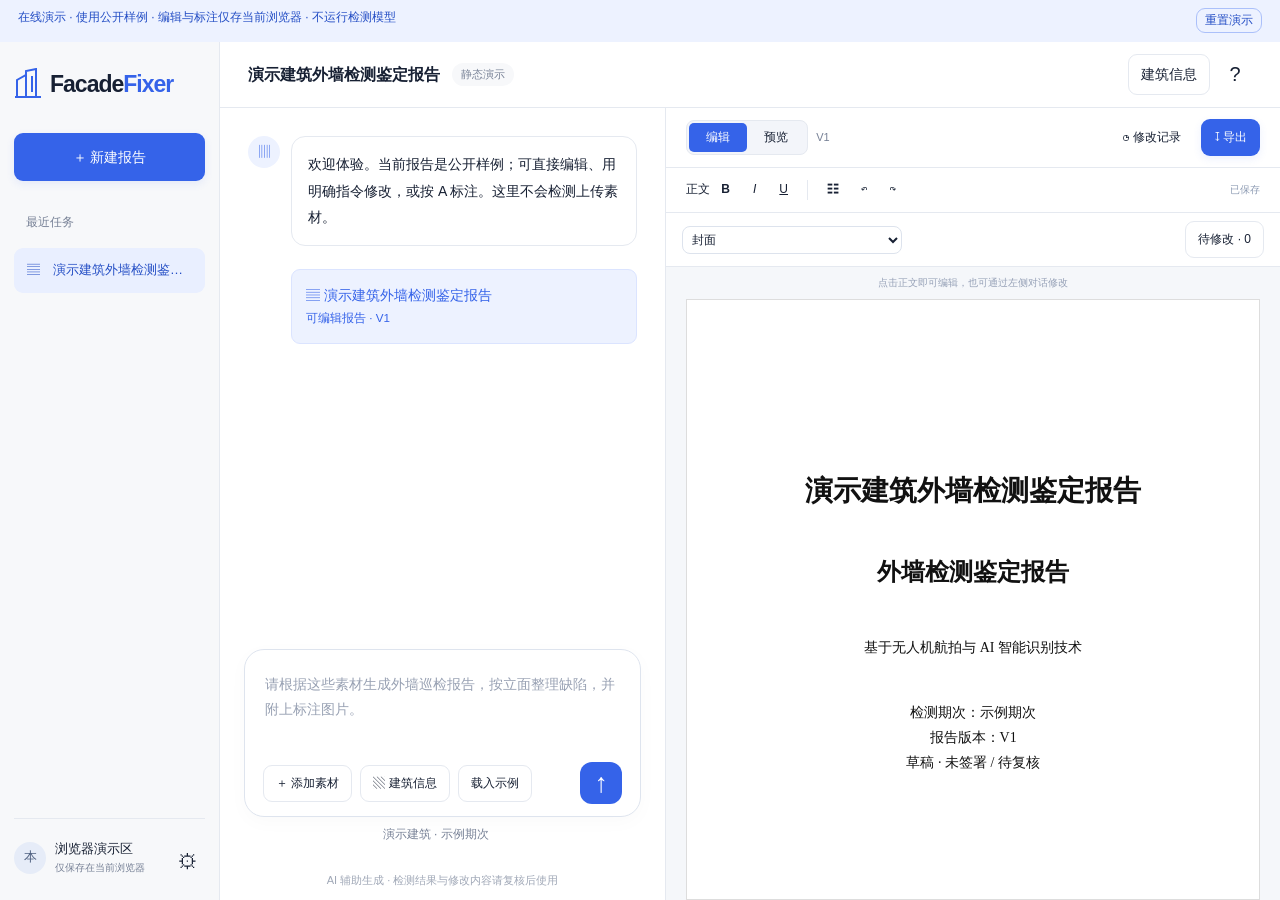
==== index.html @ 26dad075 "Deploy public FacadeFixer interactive UI demo to GitHub Pages" ====
<!doctype html>
<html lang="zh-CN"><head><meta charset="utf-8"><meta name="viewport" content="width=device-width,initial-scale=1"><title>FacadeFixer · 巡检报告助手</title><link rel="stylesheet" href="static/app.css"><link rel="stylesheet" href="static/report.css"><link rel="stylesheet" href="static/annotations.css"></head>
<body><div id="demo-banner">在线演示 · 使用公开样例 · 编辑与标注仅存当前浏览器 · 不运行检测模型 <button id="demo-reset">重置演示</button></div>
<aside class="sidebar"><a href="./" class="brand"><svg viewBox="0 0 28 32" aria-hidden="true"><path d="M3 29V12l9-5v22M12 7V3l10-2v28M1 29h26M18 8v16"/></svg><span>Facade<span>Fixer</span></span></a><button id="new-task" class="primary new-task">＋ 新建报告</button><div class="section-label">最近任务</div><nav id="history" aria-label="历史任务"></nav><div class="sidebar-footer"><span class="avatar">本</span><div>浏览器演示区<small>仅保存在当前浏览器</small></div><button id="settings-button" class="icon" aria-label="建筑信息与模型配置">⚙</button></div></aside>
<main id="workspace"><header class="topbar"><button id="menu" class="icon mobile-menu" aria-label="切换侧栏">☰</button><span id="task-title">新建报告</span><span id="run-badge" class="badge">本地模式</span><div class="top-actions"><button id="info-button" class="quiet">建筑信息</button><button id="help-button" class="icon" aria-label="使用帮助">?</button></div></header>
<div class="workspace-body"><section class="chat-pane"><div id="welcome"><span class="eyebrow">FACADE INSPECTION ASSISTANT</span><h1>上传素材，开始巡检报告</h1><p>添加视频、图片和建筑资料，用一句话描述你的需求。</p></div><div id="messages" aria-live="polite"></div><div class="composer-wrap"><div id="target-banner" hidden></div><div class="composer"><div id="attachments"></div><label for="prompt" class="sr-only">报告生成或修改要求</label><textarea id="prompt" placeholder="请根据这些素材生成外墙巡检报告，按立面整理缺陷，并附上标注图片。" rows="3"></textarea><div class="composer-actions"><button id="upload-button" class="quiet">＋ 添加素材</button><button id="composer-info" class="quiet">▧ 建筑信息</button><button id="regenerate" class="quiet" hidden>载入示例</button><button id="send" class="send" aria-label="发送要求">↑</button></div></div><input id="files" type="file" multiple accept=".jpg,.jpeg,.png,.webp,.mp4,.mov,.avi,.mkv,.txt,.md,.pdf" hidden><div class="composer-meta"><span id="building-chip">填写建筑信息，让报告更完整</span><span id="upload-status" role="status"></span></div><div id="suggestions"><button data-suggest="请生成外墙巡检报告，并附上缺陷标注图片。">▤ 生成巡检报告</button><button id="sample-button">查看使用方法 ↗</button></div><p class="disclaimer">AI 辅助生成 · 检测结果与修改内容请复核后使用</p></div></section>
<section class="editor-pane" id="editor-pane" hidden><div class="editor-top"><div class="segmented"><button id="edit-mode" class="active">编辑</button><button id="preview-mode">预览</button></div><span id="version-label">V1</span><button id="versions-button" class="quiet">◷ 修改记录</button><div class="export-wrap"><button id="export-button" class="primary">↧ 导出</button><div id="export-menu" hidden><a id="export-html">HTML 报告</a><a id="export-json">JSON 数据</a></div></div></div><div class="formatbar"><span>正文</span><button data-format="bold" aria-label="加粗"><b>B</b></button><button data-format="italic" aria-label="斜体"><i>I</i></button><button data-format="underline" aria-label="下划线"><u>U</u></button><i class="divider"></i><button data-format="insertUnorderedList" aria-label="无序列表">☷</button><button data-format="undo" aria-label="撤销">↶</button><button data-format="redo" aria-label="重做">↷</button><span id="save-state" role="status">已保存</span></div><div class="report-jumpbar"><select id="report-jump-select" aria-label="报告章节"></select><button id="corrections-button" class="quiet">待修改 · 0</button></div><div class="edit-hint">点击正文即可编辑，也可通过左侧对话修改</div><div class="paper-scroll"><article id="report-paper"></article></div><button id="selection-action" hidden>✧ 让 AI 修改选中内容</button></section></div><button id="mobile-view" hidden>查看报告</button></main>
<dialog id="settings-dialog"><form id="settings-form"><div class="dialog-heading"><div><span class="eyebrow">TASK SETTINGS</span><h2>建筑信息与模型配置</h2></div><button type="button" data-close="settings-dialog" class="icon" aria-label="关闭">×</button></div><div class="form-grid"><label class="full">建筑名称 <em>*</em><input name="building_name" placeholder="例如：A栋办公楼" maxlength="150"></label><label>巡检期次<input name="period" placeholder="例如：2026年10月"></label><label>建筑位置<input name="location" placeholder="地址或经纬度"></label></div><hr><h3>检测与分割</h3><div class="form-grid"><label>检测模型<select name="detector"><option value="yolo12m">YOLO12m</option><option value="yolo11m">YOLO11m</option><option value="rtdetr">RT-DETR</option><option value="faster_rcnn">Faster R-CNN</option><option value="ensemble">多模型融合</option><option value="intersection">多模型一致性</option></select></label><label>Mask 模型<select name="segmenter"><option value="mobile_sam">MobileSAM</option><option value="sam3">SAM3</option><option value="unet_crack">U-Net · 仅裂缝</option></select></label><label>提示方式<select name="prompt_mode"><option value="bbox">框提示</option><option value="point">中心点提示</option><option value="text">文本提示 · 仅 SAM3</option></select></label></div><p class="muted">需要本机已配置对应权重。选项存在不代表模型已成功加载。</p><hr><h3>视频素材</h3><div class="form-grid"><label>最小抽帧间隔（秒）<input name="frame_interval" type="number" min="1" max="300"></label><label>每段视频最多抽帧<input name="max_frames" type="number" min="1" max="30"></label></div><p class="muted">长视频会增大间隔以覆盖全片；保留来源时间，不自动推断立面。</p><hr><label class="check"><input name="online_assistant" type="checkbox" disabled>使用在线助手理解自由修改要求</label><p class="muted" id="online-note">启用后，指令与报告文字会发送到配置的语言模型。关闭时使用明确的本地修改指令。</p><footer><button type="button" class="quiet" data-close="settings-dialog">取消</button><button type="submit" class="primary">保存设置</button></footer></form></dialog>
<dialog id="versions-dialog"><div class="dialog-heading"><h2>修改记录</h2><button class="icon" data-close="versions-dialog" aria-label="关闭">×</button></div><p class="muted">查看原文与修改后内容，恢复会生成新版本，原有记录仍保留。</p><div id="version-list"></div><div id="version-detail" hidden></div></dialog>
<dialog id="help-dialog"><div class="dialog-heading"><h2>从素材到报告</h2><button class="icon" data-close="help-dialog" aria-label="关闭">×</button></div><ol class="help-list"><li><b>填写建筑信息</b><p>提供建筑名称、位置和巡检期次。</p></li><li><b>上传真实素材</b><p>支持图片、视频、TXT / Markdown / PDF。视频抽帧后参与检测；PDF 提取文字，不执行 OCR。</p></li><li><b>发送报告要求</b><p>系统调用本地检测、分割和报告 MCP。缺少模型或依赖时会说明原因。</p></li><li><b>快捷标注 bbox / Mask</b><p>将鼠标移到缺陷页按 A，B 重画框，P/N 标记应包含或排除的位置，Ctrl+Enter 加入待修改列表。完成多项后，点击“待修改”中的“下一轮统一修改”。</p></li><li><b>直接编辑或对话修改</b><p>例如：“标题改为A栋复查报告”“第1条改为白华”“第1条处理建议改为现场复核”。更自由的文字改写需要启用已配置的在线助手。</p></li></ol><p class="notice">这是 GitHub Pages 静态演示。可编辑报告、保存版本、标注并导出修改清单；不会处理您选择的文件或调用模型。真实检测、抽帧、Mask重算和自由语言改写需运行仓库的Python后端。</p><a href="https://www.canva.com/d/77HCuKEPZLwi7kd" target="_blank" rel="noopener">查看 Canva 开发设计稿 ↗</a></dialog>
<div id="toast" role="alert" hidden></div><dialog id="annotation-dialog"><div class="dialog-heading"><div><h2 id="annotation-title">快捷标注</h2><small>在公开样例上标记修改位置；本演示仅导出标注清单，不重新生成Mask。</small></div><button class="icon" data-close="annotation-dialog" aria-label="关闭标注">×</button></div><div class="annotation-tools"><button data-mark-mode="bbox">B · 重画框</button><button data-mark-mode="positive">P · 应包含</button><button data-mark-mode="negative">N · 应排除</button><button id="mark-undo">撤销</button><button id="mark-reset">重置</button><label><input type="checkbox" id="show-mask" checked>Mask 叠加</label><label>缩放 <input type="range" id="mark-zoom" min="100" max="400" value="100"></label></div><div id="canvas-stage"><canvas id="annotation-canvas" tabindex="0" aria-label="原图标注画布"></canvas></div><div id="mark-coordinates" class="muted"></div><label class="mark-note">备注（附在修改记录中）<input id="mark-note" maxlength="2000" placeholder="例如：框偏右；蓝点处漏分割，橙点处应排除"></label><footer><span class="muted">Esc 关闭 · Ctrl+Enter 加入列表</span><button id="queue-mark" class="primary">加入待修改列表</button></footer></dialog>
<dialog id="corrections-dialog"><div class="dialog-heading"><h2>待修改列表</h2><button class="icon" data-close="corrections-dialog" aria-label="关闭待修改列表">×</button></div><p class="muted">本轮标注先保存在浏览器，可导出JSON清单。静态演示不会运行模型或更新Mask；真实批量修改请使用Python后端。</p><div id="correction-list"></div><footer><button id="apply-corrections" class="primary">导出本轮标注</button></footer></dialog>
<script src="static/demo.js"></script><script src="static/app.js"></script><script src="static/annotations.js"></script></body></html>
---- static/app.css ----
:root{--blue:#3563e9;--ink:#172033;--muted:#778196;--line:#e5e9f0;--soft:#f7f8fa;--selection:#edf2ff}*{box-sizing:border-box}body{margin:0;font:14px/1.6 -apple-system,BlinkMacSystemFont,"Segoe UI","Microsoft YaHei",sans-serif;color:var(--ink);height:100dvh;background:#fff;overflow:hidden}button,input,textarea,select{font:inherit}button,a{touch-action:manipulation}button{cursor:pointer;border:1px solid transparent;background:none;color:inherit;border-radius:9px;padding:8px 12px;transition:background .15s}button:hover{background:#edf0f6}button:focus-visible,a:focus-visible{outline:3px solid #b1c5ff;outline-offset:2px}button:disabled{opacity:.5;cursor:wait}a{color:var(--blue);text-decoration:none}.primary{background:var(--blue);color:#fff;box-shadow:0 3px 8px #3563e918}.primary:hover{background:#2854d3}.quiet{border-color:var(--line);background:#fff}.icon{width:34px;height:34px;padding:3px;font-size:20px}.sidebar{position:fixed;inset:0 auto 0 0;width:220px;background:var(--soft);border-right:1px solid var(--line);padding:24px 14px;display:flex;flex-direction:column}.brand{display:flex;gap:8px;align-items:center;color:var(--ink);font-size:23px;font-weight:750;letter-spacing:-1px}.brand>span>span{color:var(--blue)}.brand svg{width:28px;height:32px;fill:none;stroke:var(--blue);stroke-width:2}.new-task{width:100%;margin-top:30px;padding:12px}.section-label{color:var(--muted);font-size:12px;margin:32px 12px 12px}#history{overflow:auto;flex:1}#history button{display:block;width:100%;text-align:left;white-space:nowrap;overflow:hidden;text-overflow:ellipsis;margin:4px 0;padding:11px 12px;font-size:13px}#history button.active{background:#e9efff;color:#244ec5}#history .empty{color:var(--muted);padding:10px 12px;font-size:12px}.sidebar-footer{display:flex;gap:9px;align-items:center;padding-top:20px;border-top:1px solid var(--line);font-size:13px}.sidebar-footer small{display:block;font-size:10px;color:var(--muted)}.sidebar-footer .icon{margin-left:auto}.avatar{display:inline-flex;align-items:center;justify-content:center;background:#e6ecf8;color:#4f6080;border-radius:50%;width:32px;height:32px;flex-shrink:0;font-size:13px}#workspace{margin-left:220px;height:100dvh;display:flex;flex-direction:column}.topbar{height:66px;flex-shrink:0;border-bottom:1px solid var(--line);display:flex;gap:12px;align-items:center;padding:0 28px}#task-title{font-size:16px;font-weight:600;max-width:40vw;overflow:hidden;text-overflow:ellipsis;white-space:nowrap}.badge{background:var(--soft);font-size:11px;border-radius:20px;padding:3px 9px;color:var(--muted)}.badge.running{color:var(--blue);background:var(--selection)}.top-actions{margin-left:auto;display:flex;gap:8px}.workspace-body{display:flex;flex:1;min-height:0}.chat-pane{flex:1;display:flex;flex-direction:column;min-width:0;position:relative}#welcome{margin:auto auto 26px;text-align:center;padding:32px 20px 0}#welcome h1{font-size:36px;letter-spacing:-1.5px;margin:12px 0;font-weight:650}#welcome p{font-size:16px;color:var(--muted)}.eyebrow{font-size:10px;letter-spacing:2px;color:#8e9bb1;font-weight:650}.composer-wrap{width:min(880px,calc(100% - 72px));margin:0 auto auto}.composer{border:1px solid #dee4ee;border-radius:20px;box-shadow:0 5px 20px #17203306;padding:14px 18px 12px;background:white}.composer:focus-within{border-color:#a9bbf0;box-shadow:0 0 0 3px #3563e906}textarea{resize:none;width:100%;border:0;outline:0;background:transparent;color:var(--ink);font-size:16px;line-height:1.8;padding:8px 2px;min-height:90px}textarea::placeholder{color:#98a1b3}.composer-actions{display:flex;align-items:center;gap:8px}.composer-actions .quiet{font-size:12px}.send{background:var(--blue);color:white;font-size:27px;line-height:1;width:42px;height:42px;padding:6px;border-radius:12px;margin-left:auto}.send:hover{background:#2854d3}.composer-meta{display:flex;justify-content:center;gap:14px;padding:15px;color:var(--muted);font-size:12px}.composer-meta span{cursor:pointer}#suggestions{display:flex;justify-content:center;gap:10px;margin:8px 0}#suggestions button{border:1px solid var(--line);font-size:12px;background:var(--soft)}.disclaimer{text-align:center;color:#a0a8b7;font-size:11px;margin:20px 0 10px}#attachments{display:flex;gap:8px;flex-wrap:wrap}.attachment{max-width:235px;background:var(--soft);border:1px solid var(--line);border-radius:10px;padding:8px;display:flex;align-items:center;gap:8px;font-size:11px}.attachment .thumb{width:36px;height:36px;border-radius:5px;object-fit:cover;background:#e5ebfa;text-align:center;font-size:23px}.attachment strong{display:block;font-size:11px;max-width:130px;overflow:hidden;text-overflow:ellipsis;white-space:nowrap}.attachment small{color:var(--muted)}.attachment button{padding:0 4px;color:var(--muted)}#messages{display:none;overflow-y:auto;flex:1;padding:28px;scroll-behavior:smooth}.message{display:flex;gap:11px;margin-bottom:23px}.message .bubble{min-width:0;max-width:100%;white-space:pre-wrap;overflow-wrap:anywhere;padding:14px 16px;border:1px solid var(--line);border-radius:14px;line-height:1.9}.message.user .bubble{background:#f5f7fa;border:0}.message.assistant .avatar{background:var(--selection);color:var(--blue)}.message.status{color:var(--muted);font-size:11px;margin:8px 0 15px;padding-left:43px}.message.status .bubble{padding:0;border:0}.report-link{display:block;background:var(--selection);border:1px solid #dbe4ff;margin:0 0 24px 43px;width:calc(100% - 43px);text-align:left;color:var(--blue);padding:14px}.has-chat #welcome,.has-chat #suggestions{display:none}.has-chat #messages{display:block}.has-chat .composer-wrap{margin:auto auto 0;width:calc(100% - 48px)}.has-chat .composer textarea{font-size:14px;min-height:68px}.has-chat .composer-meta{padding:8px}.has-report .chat-pane{flex:0 0 42%;max-width:520px}.editor-pane{position:relative;flex:1;min-width:0;border-left:1px solid var(--line);display:flex;flex-direction:column;background:#f5f7fa}.editor-pane[hidden]{display:none}.editor-top{display:flex;align-items:center;gap:8px;padding:12px 20px;background:#fff;border-bottom:1px solid var(--line);height:60px}.segmented{display:flex;background:#f3f5fa;border:1px solid var(--line);border-radius:8px;padding:2px}.segmented button{font-size:12px;padding:4px 16px;border-radius:5px}.segmented .active{background:var(--blue);color:#fff}#version-label{font-size:11px;color:var(--muted)}#versions-button{margin-left:auto;border:0;font-size:12px}.export-wrap{position:relative}.export-wrap .primary{font-size:12px}#export-menu{position:absolute;right:0;top:42px;width:150px;background:#fff;border:1px solid var(--line);border-radius:9px;box-shadow:0 5px 25px #17203315;z-index:9;padding:6px}#export-menu a{display:block;padding:8px;cursor:pointer;font-size:12px}.formatbar{background:#fff;display:flex;align-items:center;gap:2px;padding:7px 20px;height:45px;border-bottom:1px solid var(--line);font-size:12px}.formatbar button{padding:3px 8px;min-width:27px}.divider{height:20px;border-left:1px solid var(--line);margin:0 8px}#save-state{margin-left:auto;color:#8d9bb3;font-size:10px}.edit-hint{text-align:center;font-size:10px;color:#96a1b7;padding:8px}.paper-scroll{overflow:auto;padding:0 20px 32px;flex:1}#report-paper{background:#fff;min-height:600px;padding:30px;box-shadow:0 3px 16px #17203306}#report-paper h1{font-size:25px;line-height:1.4;margin:0 0 8px}#report-paper .report-meta{font-size:11px;color:var(--muted);border-bottom:1px solid var(--line);padding-bottom:18px;margin-bottom:20px}.report-section{margin-top:24px}.report-section h2{font-size:15px;color:var(--blue);background:var(--selection);padding:10px 12px;margin:0 0 14px}.report-section h3{font-size:13px;margin:18px 0 6px}.report-grid{display:grid;grid-template-columns:1fr 1fr;border:1px solid var(--line);border-radius:6px;overflow:hidden;margin:10px 0 16px}.report-grid label{font-size:10px;padding:8px 10px;background:#fafbfc;color:var(--muted);display:flex;align-items:center;gap:6px;border-bottom:1px solid var(--line)}.report-grid input,.report-grid select{min-width:0;width:100%;border:0;background:transparent;color:var(--ink);font-size:11px;padding:3px;outline:0}.report-grid .fixed{color:var(--ink);font-size:11px}.evidence{display:grid;grid-template-columns:1fr 1fr;gap:10px}.evidence figure{margin:0}.evidence img{display:block;max-height:180px;width:100%;object-fit:contain;background:#f4f5f7;border-radius:4px}.evidence figcaption{color:var(--muted);font-size:10px;padding:3px}.editable{outline:none;border:1px solid transparent;border-radius:4px;min-height:32px;padding:5px;margin:-5px;overflow-wrap:anywhere;font-size:12px;line-height:1.9}.editable:hover{background:#fafbff}.editable:focus{border-color:var(--blue);background:#fff;box-shadow:0 0 0 2px #3563e908}.editable ul,.editable ol{padding-left:22px}.editable p{margin:4px 0}.preview .editable{border-color:transparent;background:none}.preview .formatbar,.preview .edit-hint{visibility:hidden}.preview .report-grid input,.preview .report-grid select{pointer-events:none}#selection-action{position:absolute;bottom:28px;left:50%;transform:translateX(-50%);white-space:nowrap;border:1px solid #dce5ff;background:white;box-shadow:0 5px 20px #3563e920;color:var(--blue);font-size:12px;z-index:4}#target-banner{font-size:11px;padding:7px 10px;background:var(--selection);color:var(--blue);border-radius:8px;margin-bottom:6px}.muted{color:var(--muted);font-size:12px}dialog{border:1px solid var(--line);border-radius:18px;padding:28px;max-width:620px;width:calc(100% - 32px);max-height:90dvh;box-shadow:0 30px 90px #17203330;color:var(--ink)}dialog::backdrop{background:#17203350;backdrop-filter:blur(3px)}.dialog-heading{display:flex;justify-content:space-between;align-items:center;margin-bottom:22px}.dialog-heading h2{font-size:20px;margin:3px 0}h3{font-size:14px;margin:16px 0 12px}.form-grid{display:grid;grid-template-columns:1fr 1fr;gap:16px}.form-grid label{font-size:12px;color:#5a667e;display:block}.form-grid .full{grid-column:1/-1}input,select{border:1px solid #dde3ed;border-radius:8px;padding:9px 10px;display:block;width:100%;background:#fff;color:var(--ink);outline-color:var(--blue);margin-top:6px}em{color:var(--blue)}hr{border:0;border-top:1px solid var(--line);margin:22px 0}.check{display:flex;align-items:center;font-size:12px;gap:8px}.check input{width:auto;margin:0}footer{display:flex;justify-content:flex-end;gap:12px;margin-top:24px}.help-list{padding-left:20px}.help-list li{padding:7px}.help-list p{font-size:13px;color:var(--muted);margin:6px 0}.notice{background:var(--soft);padding:14px;border-radius:8px;font-size:12px}.version{border:1px solid var(--line);border-radius:10px;padding:14px;margin:10px 0}.version strong{color:var(--blue)}.version p{font-size:12px;margin:6px 0}.version button{font-size:11px;border:1px solid var(--line);margin-right:8px}.version-detail{max-height:240px;overflow:auto;white-space:pre-wrap;background:var(--soft);padding:16px;font-size:12px}#toast{position:fixed;bottom:25px;left:50%;transform:translateX(-50%);z-index:100;background:#172033;color:#fff;padding:12px 22px;border-radius:10px;box-shadow:0 5px 30px #17203330;max-width:80vw}.sr-only{position:absolute;width:1px;height:1px;overflow:hidden;clip:rect(0,0,0,0)}.mobile-menu{display:none}.drag-over .composer{border:2px dashed var(--blue);background:var(--selection)}[hidden]{display:none!important}@media(min-width:1600px){.has-report .chat-pane{max-width:620px}#report-paper{max-width:850px;margin:auto;padding:40px}}@media(max-width:1100px){.sidebar{width:185px}.brand{font-size:19px}#workspace{margin-left:185px}.has-report .chat-pane{flex-basis:40%}.topbar{padding:0 18px}#welcome h1{font-size:29px}.composer-wrap{width:calc(100% - 48px)}#report-paper{padding:20px}.editor-top{padding:10px;gap:4px}.paper-scroll{padding:0 12px 20px}.formatbar{padding:7px 10px}#versions-button{font-size:10px}.segmented button{padding:4px 10px}}@media(max-width:800px){.sidebar{transform:translateX(-100%);z-index:30;width:220px;box-shadow:10px 0 30px #17203310}.sidebar.open{transform:translateX(0)}#workspace{margin-left:0}.mobile-menu{display:block}.badge{display:none}.topbar{height:60px;gap:7px}.top-actions{gap:4px}.has-report .chat-pane{flex:1;max-width:none}.has-report .editor-pane{display:none}.has-report.show-report .chat-pane{display:none}.has-report.show-report .editor-pane{display:flex}#mobile-view{display:block;position:fixed;bottom:14px;right:14px;background:var(--blue);color:white;z-index:10;font-size:11px}#welcome h1{font-size:27px}#welcome p{font-size:13px}.composer-wrap{width:calc(100% - 32px)}.has-chat .composer-wrap{width:calc(100% - 28px)}.has-chat .disclaimer{margin-bottom:46px}#messages{padding:22px 16px}.form-grid{grid-template-columns:1fr}.evidence img{max-height:220px}}

.change{border-top:1px solid var(--line);padding:14px 0;font-size:12px}.change-columns{display:grid;grid-template-columns:1fr 1fr;gap:12px;margin-top:8px}.change-columns>div{padding:12px;background:var(--soft);border-radius:8px}.change-columns>div:last-child{background:var(--selection)}.change-columns p{white-space:pre-wrap;overflow-wrap:anywhere}.change-columns small{color:var(--muted)}
#mobile-view{display:none}.composer-actions button{white-space:nowrap}.send{flex-shrink:0}@media(min-width:801px) and (max-width:1100px){.has-report #composer-info{display:none}.has-report .composer-actions .quiet{padding:8px;font-size:11px}.has-report .composer-actions{gap:5px}}@media(max-width:800px){#mobile-view{display:block}}

#demo-banner{height:42px;background:#edf2ff;color:#244ec5;padding:8px 18px;font-size:12px;position:relative;z-index:40}#demo-banner button{padding:2px 8px;border:1px solid #abc0fa;float:right}.sidebar{top:42px}#workspace{height:calc(100dvh - 42px)}@media(max-width:800px){#demo-banner{height:64px;font-size:10px}.sidebar{top:64px}#workspace{height:calc(100dvh - 64px)}}
---- static/report.css ----
.report-page{font-family:SimSun,"Microsoft YaHei",serif;background:white;color:#111;padding:30px;margin:0 auto 24px;min-height:550px;border:1px solid #ddd;line-height:1.8;break-before:page}.report-page:first-child{break-before:auto}.report-page h2{font-size:20px;border-bottom:2px solid #333;padding-bottom:8px;margin:16px 0}.report-page h3{font-size:16px}.report-cover{text-align:center;padding:140px 0 80px}.report-cover h1{font-size:28px;line-height:1.8}.report-cover p{margin-top:40px}.cover-subtitle{font-size:24px;font-weight:bold}.template-table{width:100%;border-collapse:collapse;table-layout:fixed;font-size:12px;margin:16px 0}.template-table th,.template-table td{border:1px solid #555;padding:7px;overflow-wrap:anywhere;vertical-align:middle}.template-table th{background:#eee}.template-table td:nth-child(odd){background:#fafafa}.template-table p{margin:4px 0}.template-table select{font-size:12px;padding:3px;margin:0;width:100%}.detail-title{text-align:center;font-size:18px;font-weight:bold;background:#f0f0f0;padding:12px;border:1px solid #333}.four-evidence{display:grid;grid-template-columns:repeat(4,minmax(0,1fr));gap:8px}.four-evidence figure{margin:0;min-width:0}.four-evidence img,.evidence-missing{width:100%;height:210px;object-fit:contain;background:#fafafa;border:1px solid #ddd}.four-evidence figcaption{font-size:11px;color:#555}.evidence-missing{display:grid;place-items:center;text-align:center;color:#777;font-size:11px}.evidence-open{display:block;padding:0;width:100%;border:0;border-radius:0}.draft-note{font-size:11px;color:#666}.annotate-row{margin-top:12px;font:12px sans-serif}.report-page .editable{font:inherit;min-height:24px;line-height:inherit}#report-paper{padding:0;background:transparent;box-shadow:none}#report-paper .report-page h1{font-size:28px}#report-paper .report-page h2{background:transparent;color:#111}.report-jumpbar{padding:8px 16px;background:#fff;border-bottom:1px solid #e5e9f0;display:flex;gap:8px;align-items:center}.report-jumpbar select{margin:0;padding:5px;font-size:12px;max-width:220px}.report-jumpbar button{font-size:12px;margin-left:auto;white-space:nowrap}@media(max-width:1100px){.report-page{padding:20px}.four-evidence{grid-template-columns:repeat(2,minmax(0,1fr))}.four-evidence img,.evidence-missing{height:180px}}@media print{@page{size:A4;margin:2cm 1.8cm}.report-page{padding:0;border:0;margin:0;min-height:0;break-before:page}.report-page:first-child{break-before:auto}.report-cover{padding-top:6cm}.four-evidence{grid-template-columns:repeat(4,minmax(0,1fr))}.four-evidence img{height:6cm}.template-table{font-size:9.5pt}.annotate-row{display:none}.report-page a{color:#111;text-decoration:none}}
---- static/annotations.css ----
#annotation-dialog{max-width:1100px;width:94vw}.annotation-tools{display:flex;flex-wrap:wrap;align-items:center;gap:6px;margin-bottom:12px}.annotation-tools button{border:1px solid var(--line);font-size:12px}.annotation-tools .active{background:var(--selection);color:var(--blue);border-color:#abc0fa}.annotation-tools label{display:flex;align-items:center;gap:4px;font-size:12px;margin-left:8px}.annotation-tools input{width:auto;display:inline;margin:0}.annotation-tools input[type=range]{width:100px}#canvas-stage{height:52vh;overflow:auto;background:#e9edf3;display:block;text-align:center;border-radius:8px;padding:10px}#annotation-canvas{display:block;margin:auto;touch-action:none;cursor:crosshair;background:#fff;max-width:none}.mark-note{font-size:12px;display:block;margin-top:12px}.queue-item{padding:14px;border:1px solid var(--line);border-radius:10px;margin:10px 0}.queue-item small{color:var(--muted)}.queue-item .error{color:#b54708}.queue-item button{font-size:12px;border:1px solid var(--line)}.correction-hint{color:var(--blue)}#mark-coordinates{padding-top:8px}#annotation-dialog footer{align-items:center;justify-content:space-between}
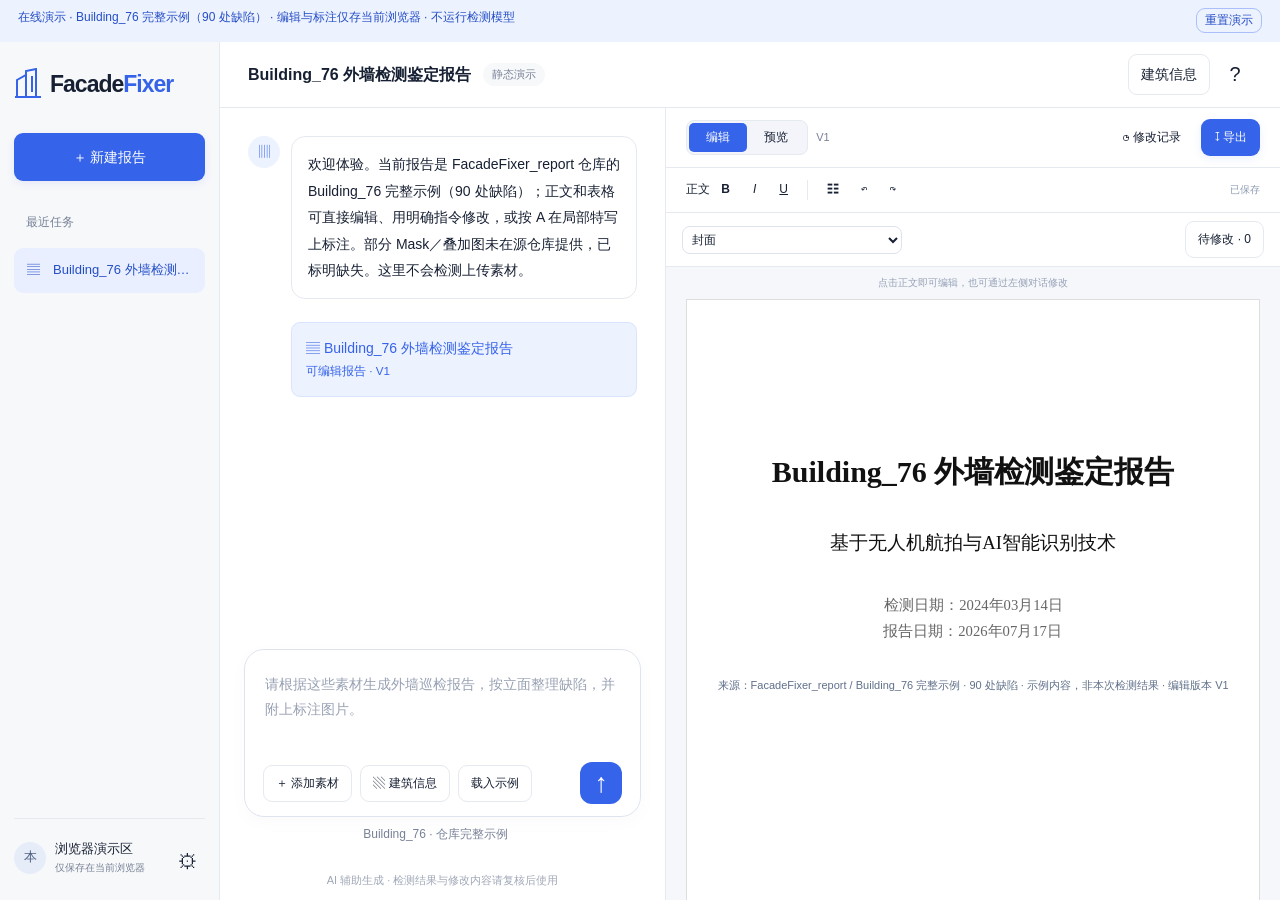
==== commit 1ce2b428: "Use complete Building_76 reference report with editable fields and evidence" ====
--- a/index.html
+++ b/index.html
@@ -1,6 +1,6 @@
 <!doctype html>
-<html lang="zh-CN"><head><meta charset="utf-8"><meta name="viewport" content="width=device-width,initial-scale=1"><title>FacadeFixer · 巡检报告助手</title><link rel="stylesheet" href="static/app.css"><link rel="stylesheet" href="static/report.css"><link rel="stylesheet" href="static/annotations.css"></head>
-<body><div id="demo-banner">在线演示 · 使用公开样例 · 编辑与标注仅存当前浏览器 · 不运行检测模型 <button id="demo-reset">重置演示</button></div>
+<html lang="zh-CN"><head><meta charset="utf-8"><meta name="viewport" content="width=device-width,initial-scale=1"><title>FacadeFixer · 巡检报告助手</title><link rel="stylesheet" href="static/app.css?v=building76-1"><link rel="stylesheet" href="static/report.css?v=building76-1"><link rel="stylesheet" href="static/annotations.css?v=building76-1"><link rel="stylesheet" href="static/reference.css?v=building76-1"></head>
+<body><div id="demo-banner">在线演示 · Building_76 完整示例（90 处缺陷） · 编辑与标注仅存当前浏览器 · 不运行检测模型 <button id="demo-reset">重置演示</button></div>
 <aside class="sidebar"><a href="./" class="brand"><svg viewBox="0 0 28 32" aria-hidden="true"><path d="M3 29V12l9-5v22M12 7V3l10-2v28M1 29h26M18 8v16"/></svg><span>Facade<span>Fixer</span></span></a><button id="new-task" class="primary new-task">＋ 新建报告</button><div class="section-label">最近任务</div><nav id="history" aria-label="历史任务"></nav><div class="sidebar-footer"><span class="avatar">本</span><div>浏览器演示区<small>仅保存在当前浏览器</small></div><button id="settings-button" class="icon" aria-label="建筑信息与模型配置">⚙</button></div></aside>
 <main id="workspace"><header class="topbar"><button id="menu" class="icon mobile-menu" aria-label="切换侧栏">☰</button><span id="task-title">新建报告</span><span id="run-badge" class="badge">本地模式</span><div class="top-actions"><button id="info-button" class="quiet">建筑信息</button><button id="help-button" class="icon" aria-label="使用帮助">?</button></div></header>
 <div class="workspace-body"><section class="chat-pane"><div id="welcome"><span class="eyebrow">FACADE INSPECTION ASSISTANT</span><h1>上传素材，开始巡检报告</h1><p>添加视频、图片和建筑资料，用一句话描述你的需求。</p></div><div id="messages" aria-live="polite"></div><div class="composer-wrap"><div id="target-banner" hidden></div><div class="composer"><div id="attachments"></div><label for="prompt" class="sr-only">报告生成或修改要求</label><textarea id="prompt" placeholder="请根据这些素材生成外墙巡检报告，按立面整理缺陷，并附上标注图片。" rows="3"></textarea><div class="composer-actions"><button id="upload-button" class="quiet">＋ 添加素材</button><button id="composer-info" class="quiet">▧ 建筑信息</button><button id="regenerate" class="quiet" hidden>载入示例</button><button id="send" class="send" aria-label="发送要求">↑</button></div></div><input id="files" type="file" multiple accept=".jpg,.jpeg,.png,.webp,.mp4,.mov,.avi,.mkv,.txt,.md,.pdf" hidden><div class="composer-meta"><span id="building-chip">填写建筑信息，让报告更完整</span><span id="upload-status" role="status"></span></div><div id="suggestions"><button data-suggest="请生成外墙巡检报告，并附上缺陷标注图片。">▤ 生成巡检报告</button><button id="sample-button">查看使用方法 ↗</button></div><p class="disclaimer">AI 辅助生成 · 检测结果与修改内容请复核后使用</p></div></section>
@@ -10,4 +10,4 @@
 <dialog id="help-dialog"><div class="dialog-heading"><h2>从素材到报告</h2><button class="icon" data-close="help-dialog" aria-label="关闭">×</button></div><ol class="help-list"><li><b>填写建筑信息</b><p>提供建筑名称、位置和巡检期次。</p></li><li><b>上传真实素材</b><p>支持图片、视频、TXT / Markdown / PDF。视频抽帧后参与检测；PDF 提取文字，不执行 OCR。</p></li><li><b>发送报告要求</b><p>系统调用本地检测、分割和报告 MCP。缺少模型或依赖时会说明原因。</p></li><li><b>快捷标注 bbox / Mask</b><p>将鼠标移到缺陷页按 A，B 重画框，P/N 标记应包含或排除的位置，Ctrl+Enter 加入待修改列表。完成多项后，点击“待修改”中的“下一轮统一修改”。</p></li><li><b>直接编辑或对话修改</b><p>例如：“标题改为A栋复查报告”“第1条改为白华”“第1条处理建议改为现场复核”。更自由的文字改写需要启用已配置的在线助手。</p></li></ol><p class="notice">这是 GitHub Pages 静态演示。可编辑报告、保存版本、标注并导出修改清单；不会处理您选择的文件或调用模型。真实检测、抽帧、Mask重算和自由语言改写需运行仓库的Python后端。</p><a href="https://www.canva.com/d/77HCuKEPZLwi7kd" target="_blank" rel="noopener">查看 Canva 开发设计稿 ↗</a></dialog>
 <div id="toast" role="alert" hidden></div><dialog id="annotation-dialog"><div class="dialog-heading"><div><h2 id="annotation-title">快捷标注</h2><small>在公开样例上标记修改位置；本演示仅导出标注清单，不重新生成Mask。</small></div><button class="icon" data-close="annotation-dialog" aria-label="关闭标注">×</button></div><div class="annotation-tools"><button data-mark-mode="bbox">B · 重画框</button><button data-mark-mode="positive">P · 应包含</button><button data-mark-mode="negative">N · 应排除</button><button id="mark-undo">撤销</button><button id="mark-reset">重置</button><label><input type="checkbox" id="show-mask" checked>Mask 叠加</label><label>缩放 <input type="range" id="mark-zoom" min="100" max="400" value="100"></label></div><div id="canvas-stage"><canvas id="annotation-canvas" tabindex="0" aria-label="原图标注画布"></canvas></div><div id="mark-coordinates" class="muted"></div><label class="mark-note">备注（附在修改记录中）<input id="mark-note" maxlength="2000" placeholder="例如：框偏右；蓝点处漏分割，橙点处应排除"></label><footer><span class="muted">Esc 关闭 · Ctrl+Enter 加入列表</span><button id="queue-mark" class="primary">加入待修改列表</button></footer></dialog>
 <dialog id="corrections-dialog"><div class="dialog-heading"><h2>待修改列表</h2><button class="icon" data-close="corrections-dialog" aria-label="关闭待修改列表">×</button></div><p class="muted">本轮标注先保存在浏览器，可导出JSON清单。静态演示不会运行模型或更新Mask；真实批量修改请使用Python后端。</p><div id="correction-list"></div><footer><button id="apply-corrections" class="primary">导出本轮标注</button></footer></dialog>
-<script src="static/demo.js"></script><script src="static/app.js"></script><script src="static/annotations.js"></script></body></html>
+<script src="static/demo.js?v=building76-1"></script><script src="static/app.js?v=building76-1"></script><script src="static/annotations.js?v=building76-1"></script></body></html>
--- a/static/reference.css
+++ b/static/reference.css
@@ -0,0 +1,28 @@
+.report-reference{font-family:SimSun,"Microsoft YaHei",serif;font-size:14px;line-height:1.6;color:#111}
+.report-reference .cover{text-align:center;min-height:700px}
+.report-reference .cover h1{padding-top:120px;font-size:30px!important}
+.report-reference .cover>p{margin-top:32px!important}
+.report-reference .reference-provenance{margin-top:60px!important;font:12px/1.8 sans-serif;color:#52678b}
+.report-reference table{width:100%;border-collapse:collapse;table-layout:fixed;margin:14px 0;font-size:12px}
+.report-reference th,.report-reference td{border:1px solid #444;padding:6px;overflow-wrap:anywhere;vertical-align:middle}
+.report-reference th{background:#eee;text-align:center}
+.report-reference .info-table td:nth-child(odd){background:#f5f5f5;width:15%;font-weight:bold}
+.report-reference .info-table td:nth-child(even){width:35%}
+.report-reference .info-table td[colspan]{width:auto;font-weight:normal}
+.report-reference .summary-table{font-size:10px}
+.report-reference .summary-table td{padding:4px}
+.report-reference .summary-table td:nth-child(5n+3){font-size:9px;word-break:break-all}
+.report-reference .photo-row{display:grid;grid-template-columns:repeat(4,minmax(0,1fr));gap:8px;margin:18px 0}
+.report-reference .photo-box{min-width:0;text-align:center}
+.report-reference .photo-box img,.report-reference .evidence-missing{width:100%;height:190px;object-fit:contain;border:1px solid #ddd;background:#fafafa}
+.report-reference .caption{font-size:11px;color:#555;line-height:1.5;margin-top:5px}
+.report-reference .sample-text{color:#3263ad;font-style:italic}
+.report-reference select{width:100%;font:inherit;padding:5px}
+.report-reference .severity-1{color:#3563e9}
+.report-reference .editable{min-height:24px;border-radius:3px;outline-offset:2px}
+.report-reference [contenteditable=true]:hover{background:#f0f5ff}
+.report-reference [contenteditable=true]:focus{outline:1px solid #3563e9;background:#f6f8ff}
+.report-reference .detail-title{font-size:18px}
+.report-reference .draft-note{color:#60708a;font:11px/1.6 sans-serif}
+@media(max-width:1100px){.report-reference .photo-row{grid-template-columns:repeat(2,minmax(0,1fr))}.report-reference table{font-size:11px}.report-reference .summary-table{font-size:9px}}
+@media print{.report-reference .photo-row{grid-template-columns:repeat(4,minmax(0,1fr))}.report-reference .photo-box img{height:6cm}.report-reference .cover{min-height:24cm}.report-reference .cover h1{padding-top:6cm}.report-reference [contenteditable]{outline:none;background:white}.report-reference .annotate-row{display:none}}
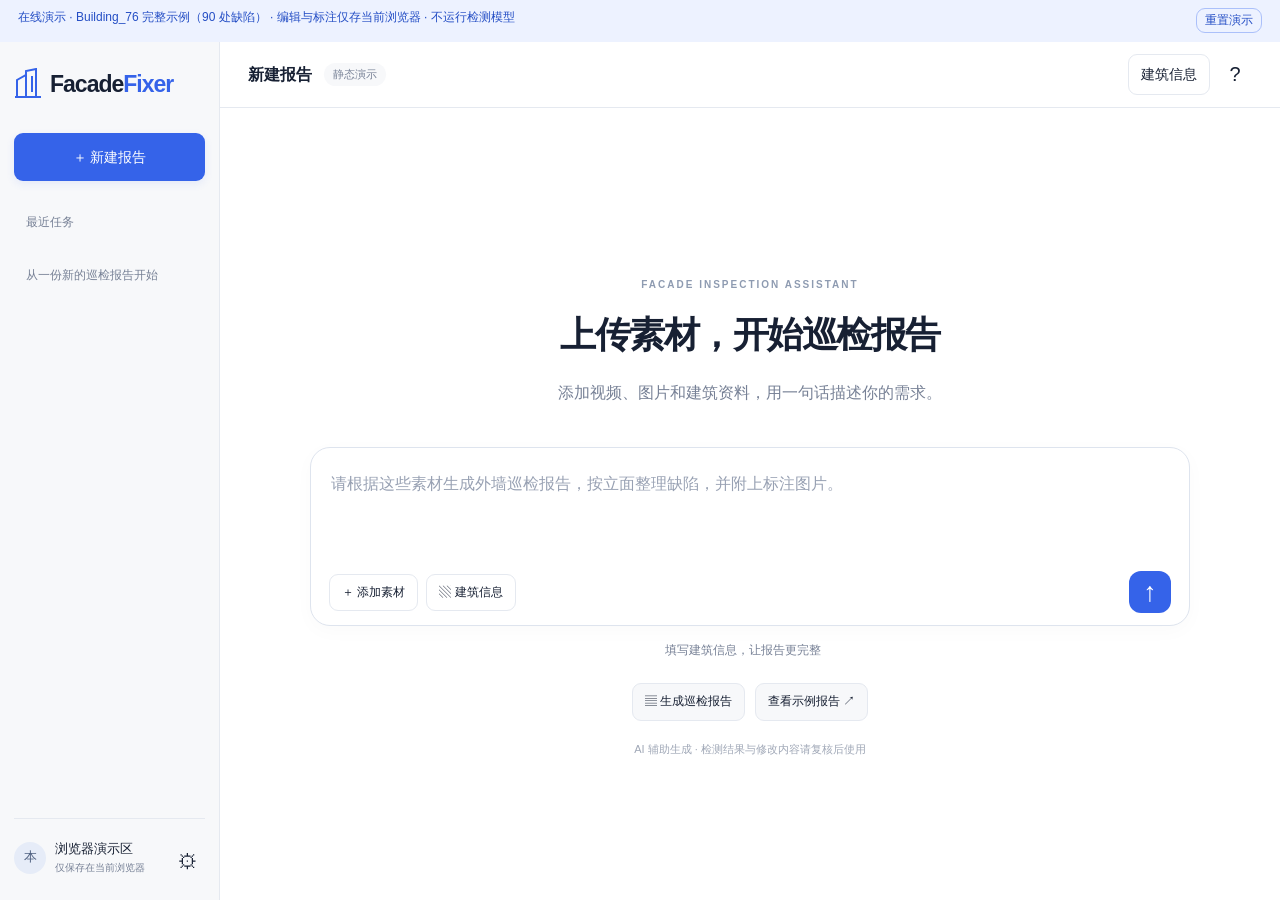
==== commit ab74876c: "Show home before sample reports and emphasize critical inspection results" ====
--- a/index.html
+++ b/index.html
@@ -1,13 +1,13 @@
 <!doctype html>
-<html lang="zh-CN"><head><meta charset="utf-8"><meta name="viewport" content="width=device-width,initial-scale=1"><title>FacadeFixer · 巡检报告助手</title><link rel="stylesheet" href="static/app.css?v=building76-1"><link rel="stylesheet" href="static/report.css?v=building76-1"><link rel="stylesheet" href="static/annotations.css?v=building76-1"><link rel="stylesheet" href="static/reference.css?v=building76-1"></head>
+<html lang="zh-CN"><head><meta charset="utf-8"><meta name="viewport" content="width=device-width,initial-scale=1"><title>FacadeFixer · 巡检报告助手</title><link rel="stylesheet" href="static/app.css?v=building76-2"><link rel="stylesheet" href="static/report.css?v=building76-2"><link rel="stylesheet" href="static/annotations.css?v=building76-2"><link rel="stylesheet" href="static/reference.css?v=building76-2"></head>
 <body><div id="demo-banner">在线演示 · Building_76 完整示例（90 处缺陷） · 编辑与标注仅存当前浏览器 · 不运行检测模型 <button id="demo-reset">重置演示</button></div>
 <aside class="sidebar"><a href="./" class="brand"><svg viewBox="0 0 28 32" aria-hidden="true"><path d="M3 29V12l9-5v22M12 7V3l10-2v28M1 29h26M18 8v16"/></svg><span>Facade<span>Fixer</span></span></a><button id="new-task" class="primary new-task">＋ 新建报告</button><div class="section-label">最近任务</div><nav id="history" aria-label="历史任务"></nav><div class="sidebar-footer"><span class="avatar">本</span><div>浏览器演示区<small>仅保存在当前浏览器</small></div><button id="settings-button" class="icon" aria-label="建筑信息与模型配置">⚙</button></div></aside>
 <main id="workspace"><header class="topbar"><button id="menu" class="icon mobile-menu" aria-label="切换侧栏">☰</button><span id="task-title">新建报告</span><span id="run-badge" class="badge">本地模式</span><div class="top-actions"><button id="info-button" class="quiet">建筑信息</button><button id="help-button" class="icon" aria-label="使用帮助">?</button></div></header>
-<div class="workspace-body"><section class="chat-pane"><div id="welcome"><span class="eyebrow">FACADE INSPECTION ASSISTANT</span><h1>上传素材，开始巡检报告</h1><p>添加视频、图片和建筑资料，用一句话描述你的需求。</p></div><div id="messages" aria-live="polite"></div><div class="composer-wrap"><div id="target-banner" hidden></div><div class="composer"><div id="attachments"></div><label for="prompt" class="sr-only">报告生成或修改要求</label><textarea id="prompt" placeholder="请根据这些素材生成外墙巡检报告，按立面整理缺陷，并附上标注图片。" rows="3"></textarea><div class="composer-actions"><button id="upload-button" class="quiet">＋ 添加素材</button><button id="composer-info" class="quiet">▧ 建筑信息</button><button id="regenerate" class="quiet" hidden>载入示例</button><button id="send" class="send" aria-label="发送要求">↑</button></div></div><input id="files" type="file" multiple accept=".jpg,.jpeg,.png,.webp,.mp4,.mov,.avi,.mkv,.txt,.md,.pdf" hidden><div class="composer-meta"><span id="building-chip">填写建筑信息，让报告更完整</span><span id="upload-status" role="status"></span></div><div id="suggestions"><button data-suggest="请生成外墙巡检报告，并附上缺陷标注图片。">▤ 生成巡检报告</button><button id="sample-button">查看使用方法 ↗</button></div><p class="disclaimer">AI 辅助生成 · 检测结果与修改内容请复核后使用</p></div></section>
+<div class="workspace-body"><section class="chat-pane"><div id="welcome"><span class="eyebrow">FACADE INSPECTION ASSISTANT</span><h1>上传素材，开始巡检报告</h1><p>添加视频、图片和建筑资料，用一句话描述你的需求。</p></div><div id="messages" aria-live="polite"></div><div class="composer-wrap"><div id="target-banner" hidden></div><div class="composer"><div id="attachments"></div><label for="prompt" class="sr-only">报告生成或修改要求</label><textarea id="prompt" placeholder="请根据这些素材生成外墙巡检报告，按立面整理缺陷，并附上标注图片。" rows="3"></textarea><div class="composer-actions"><button id="upload-button" class="quiet">＋ 添加素材</button><button id="composer-info" class="quiet">▧ 建筑信息</button><button id="regenerate" class="quiet" hidden>载入示例</button><button id="send" class="send" aria-label="发送要求">↑</button></div></div><input id="files" type="file" multiple accept=".jpg,.jpeg,.png,.webp,.mp4,.mov,.avi,.mkv,.txt,.md,.pdf" hidden><div class="composer-meta"><span id="building-chip">填写建筑信息，让报告更完整</span><span id="upload-status" role="status"></span></div><div id="suggestions"><button data-suggest="请生成外墙巡检报告，并附上缺陷标注图片。">▤ 生成巡检报告</button><button id="sample-button">查看示例报告 ↗</button></div><p class="disclaimer">AI 辅助生成 · 检测结果与修改内容请复核后使用</p></div></section>
 <section class="editor-pane" id="editor-pane" hidden><div class="editor-top"><div class="segmented"><button id="edit-mode" class="active">编辑</button><button id="preview-mode">预览</button></div><span id="version-label">V1</span><button id="versions-button" class="quiet">◷ 修改记录</button><div class="export-wrap"><button id="export-button" class="primary">↧ 导出</button><div id="export-menu" hidden><a id="export-html">HTML 报告</a><a id="export-json">JSON 数据</a></div></div></div><div class="formatbar"><span>正文</span><button data-format="bold" aria-label="加粗"><b>B</b></button><button data-format="italic" aria-label="斜体"><i>I</i></button><button data-format="underline" aria-label="下划线"><u>U</u></button><i class="divider"></i><button data-format="insertUnorderedList" aria-label="无序列表">☷</button><button data-format="undo" aria-label="撤销">↶</button><button data-format="redo" aria-label="重做">↷</button><span id="save-state" role="status">已保存</span></div><div class="report-jumpbar"><select id="report-jump-select" aria-label="报告章节"></select><button id="corrections-button" class="quiet">待修改 · 0</button></div><div class="edit-hint">点击正文即可编辑，也可通过左侧对话修改</div><div class="paper-scroll"><article id="report-paper"></article></div><button id="selection-action" hidden>✧ 让 AI 修改选中内容</button></section></div><button id="mobile-view" hidden>查看报告</button></main>
 <dialog id="settings-dialog"><form id="settings-form"><div class="dialog-heading"><div><span class="eyebrow">TASK SETTINGS</span><h2>建筑信息与模型配置</h2></div><button type="button" data-close="settings-dialog" class="icon" aria-label="关闭">×</button></div><div class="form-grid"><label class="full">建筑名称 <em>*</em><input name="building_name" placeholder="例如：A栋办公楼" maxlength="150"></label><label>巡检期次<input name="period" placeholder="例如：2026年10月"></label><label>建筑位置<input name="location" placeholder="地址或经纬度"></label></div><hr><h3>检测与分割</h3><div class="form-grid"><label>检测模型<select name="detector"><option value="yolo12m">YOLO12m</option><option value="yolo11m">YOLO11m</option><option value="rtdetr">RT-DETR</option><option value="faster_rcnn">Faster R-CNN</option><option value="ensemble">多模型融合</option><option value="intersection">多模型一致性</option></select></label><label>Mask 模型<select name="segmenter"><option value="mobile_sam">MobileSAM</option><option value="sam3">SAM3</option><option value="unet_crack">U-Net · 仅裂缝</option></select></label><label>提示方式<select name="prompt_mode"><option value="bbox">框提示</option><option value="point">中心点提示</option><option value="text">文本提示 · 仅 SAM3</option></select></label></div><p class="muted">需要本机已配置对应权重。选项存在不代表模型已成功加载。</p><hr><h3>视频素材</h3><div class="form-grid"><label>最小抽帧间隔（秒）<input name="frame_interval" type="number" min="1" max="300"></label><label>每段视频最多抽帧<input name="max_frames" type="number" min="1" max="30"></label></div><p class="muted">长视频会增大间隔以覆盖全片；保留来源时间，不自动推断立面。</p><hr><label class="check"><input name="online_assistant" type="checkbox" disabled>使用在线助手理解自由修改要求</label><p class="muted" id="online-note">启用后，指令与报告文字会发送到配置的语言模型。关闭时使用明确的本地修改指令。</p><footer><button type="button" class="quiet" data-close="settings-dialog">取消</button><button type="submit" class="primary">保存设置</button></footer></form></dialog>
 <dialog id="versions-dialog"><div class="dialog-heading"><h2>修改记录</h2><button class="icon" data-close="versions-dialog" aria-label="关闭">×</button></div><p class="muted">查看原文与修改后内容，恢复会生成新版本，原有记录仍保留。</p><div id="version-list"></div><div id="version-detail" hidden></div></dialog>
 <dialog id="help-dialog"><div class="dialog-heading"><h2>从素材到报告</h2><button class="icon" data-close="help-dialog" aria-label="关闭">×</button></div><ol class="help-list"><li><b>填写建筑信息</b><p>提供建筑名称、位置和巡检期次。</p></li><li><b>上传真实素材</b><p>支持图片、视频、TXT / Markdown / PDF。视频抽帧后参与检测；PDF 提取文字，不执行 OCR。</p></li><li><b>发送报告要求</b><p>系统调用本地检测、分割和报告 MCP。缺少模型或依赖时会说明原因。</p></li><li><b>快捷标注 bbox / Mask</b><p>将鼠标移到缺陷页按 A，B 重画框，P/N 标记应包含或排除的位置，Ctrl+Enter 加入待修改列表。完成多项后，点击“待修改”中的“下一轮统一修改”。</p></li><li><b>直接编辑或对话修改</b><p>例如：“标题改为A栋复查报告”“第1条改为白华”“第1条处理建议改为现场复核”。更自由的文字改写需要启用已配置的在线助手。</p></li></ol><p class="notice">这是 GitHub Pages 静态演示。可编辑报告、保存版本、标注并导出修改清单；不会处理您选择的文件或调用模型。真实检测、抽帧、Mask重算和自由语言改写需运行仓库的Python后端。</p><a href="https://www.canva.com/d/77HCuKEPZLwi7kd" target="_blank" rel="noopener">查看 Canva 开发设计稿 ↗</a></dialog>
 <div id="toast" role="alert" hidden></div><dialog id="annotation-dialog"><div class="dialog-heading"><div><h2 id="annotation-title">快捷标注</h2><small>在公开样例上标记修改位置；本演示仅导出标注清单，不重新生成Mask。</small></div><button class="icon" data-close="annotation-dialog" aria-label="关闭标注">×</button></div><div class="annotation-tools"><button data-mark-mode="bbox">B · 重画框</button><button data-mark-mode="positive">P · 应包含</button><button data-mark-mode="negative">N · 应排除</button><button id="mark-undo">撤销</button><button id="mark-reset">重置</button><label><input type="checkbox" id="show-mask" checked>Mask 叠加</label><label>缩放 <input type="range" id="mark-zoom" min="100" max="400" value="100"></label></div><div id="canvas-stage"><canvas id="annotation-canvas" tabindex="0" aria-label="原图标注画布"></canvas></div><div id="mark-coordinates" class="muted"></div><label class="mark-note">备注（附在修改记录中）<input id="mark-note" maxlength="2000" placeholder="例如：框偏右；蓝点处漏分割，橙点处应排除"></label><footer><span class="muted">Esc 关闭 · Ctrl+Enter 加入列表</span><button id="queue-mark" class="primary">加入待修改列表</button></footer></dialog>
 <dialog id="corrections-dialog"><div class="dialog-heading"><h2>待修改列表</h2><button class="icon" data-close="corrections-dialog" aria-label="关闭待修改列表">×</button></div><p class="muted">本轮标注先保存在浏览器，可导出JSON清单。静态演示不会运行模型或更新Mask；真实批量修改请使用Python后端。</p><div id="correction-list"></div><footer><button id="apply-corrections" class="primary">导出本轮标注</button></footer></dialog>
-<script src="static/demo.js?v=building76-1"></script><script src="static/app.js?v=building76-1"></script><script src="static/annotations.js?v=building76-1"></script></body></html>
+<script src="static/demo.js?v=building76-2"></script><script src="static/app.js?v=building76-2"></script><script src="static/annotations.js?v=building76-2"></script></body></html>
--- a/static/reference.css
+++ b/static/reference.css
@@ -24,5 +24,8 @@
 .report-reference [contenteditable=true]:focus{outline:1px solid #3563e9;background:#f6f8ff}
 .report-reference .detail-title{font-size:18px}
 .report-reference .draft-note{color:#60708a;font:11px/1.6 sans-serif}
+.report-reference [data-row][data-key="type"],.report-reference [data-field="severity"],.report-reference [data-field="advice_html"],.report-reference [data-summary-key]{font-weight:700}
+.report-reference .critical-result,.report-reference .critical-result *{color:#c62828!important;font-weight:700}
+.report-reference [data-row][data-key="type"]:disabled{opacity:1;color:#111;-webkit-text-fill-color:#111}
 @media(max-width:1100px){.report-reference .photo-row{grid-template-columns:repeat(2,minmax(0,1fr))}.report-reference table{font-size:11px}.report-reference .summary-table{font-size:9px}}
 @media print{.report-reference .photo-row{grid-template-columns:repeat(4,minmax(0,1fr))}.report-reference .photo-box img{height:6cm}.report-reference .cover{min-height:24cm}.report-reference .cover h1{padding-top:6cm}.report-reference [contenteditable]{outline:none;background:white}.report-reference .annotate-row{display:none}}
